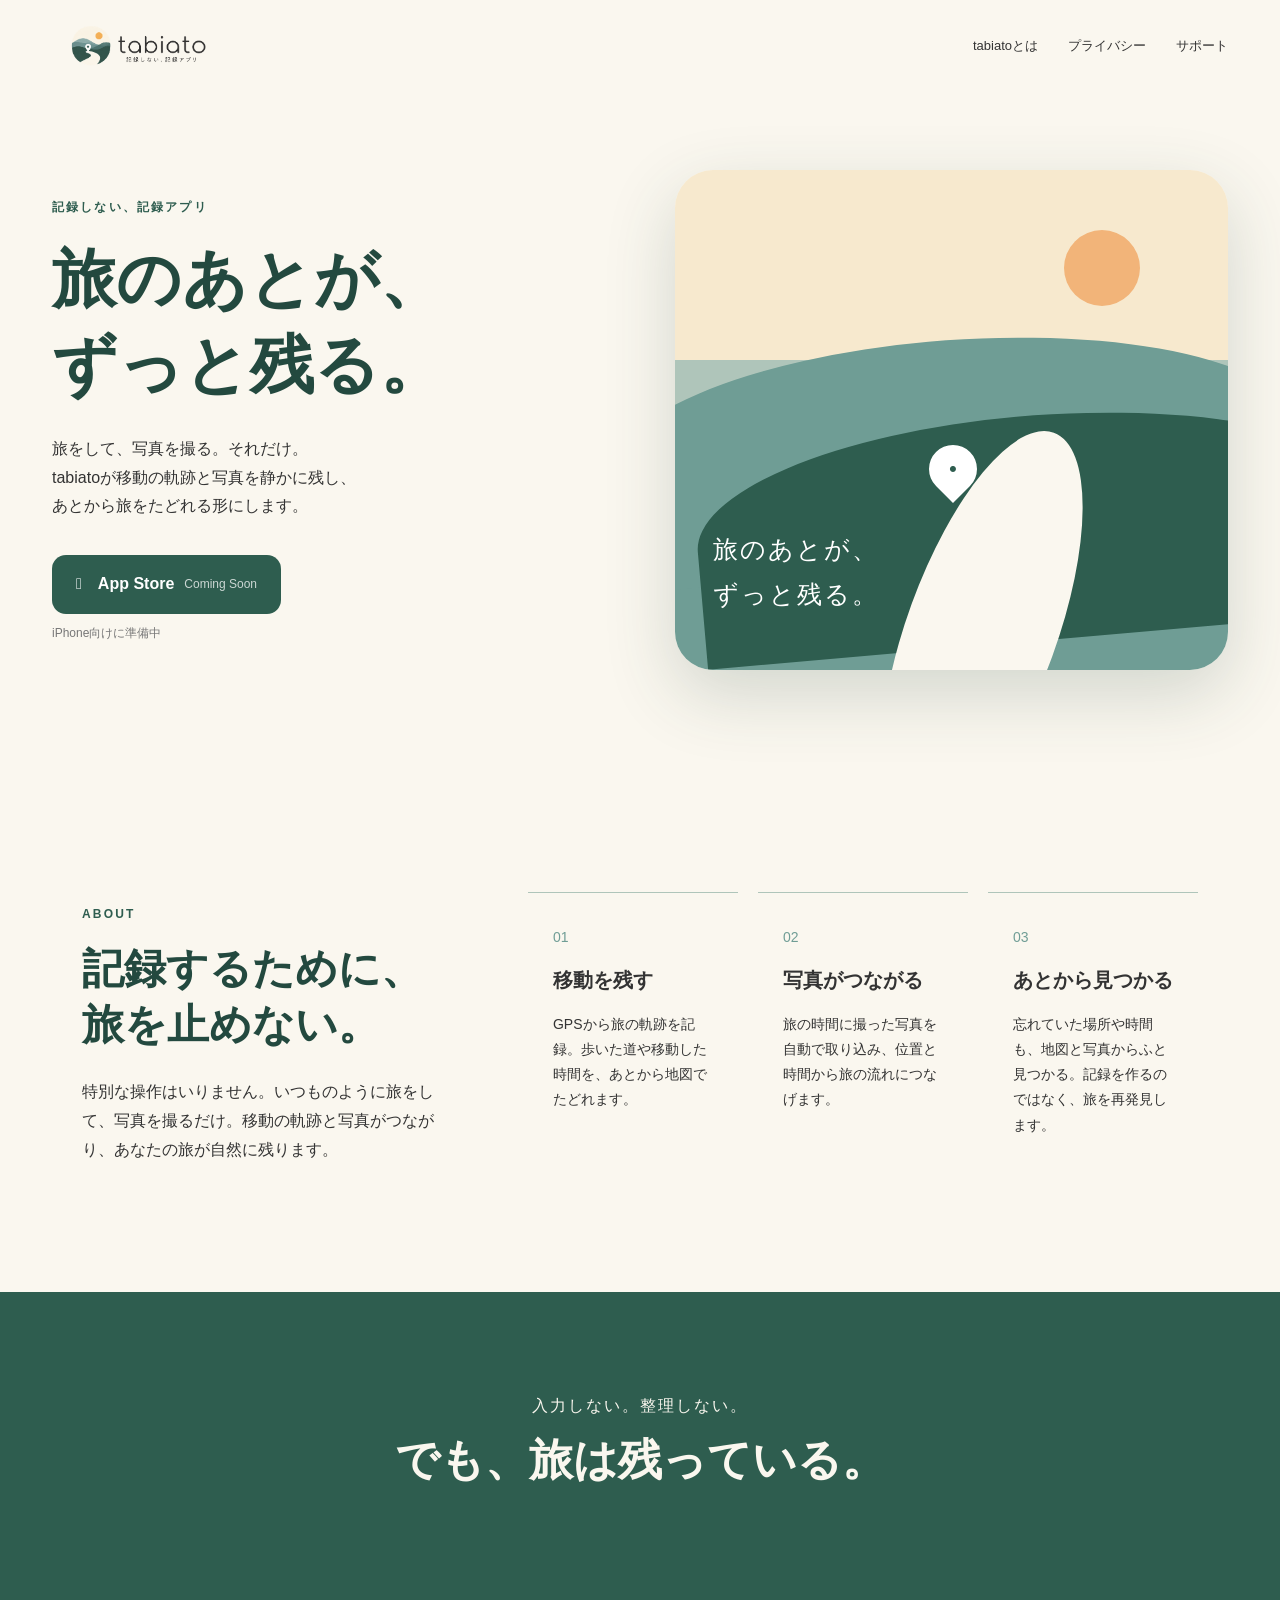
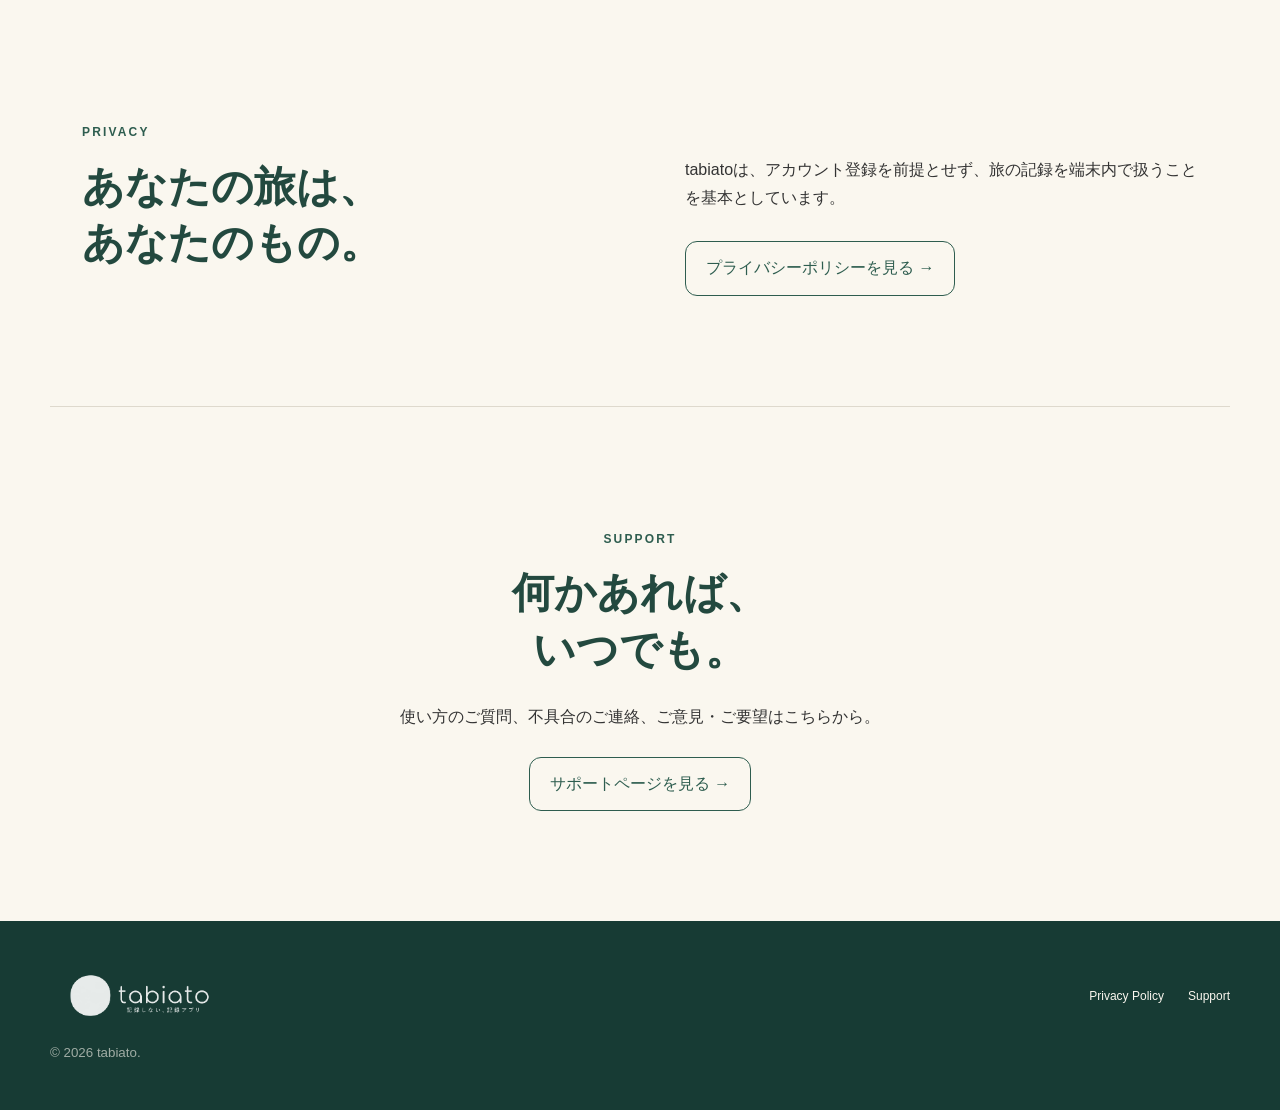
==== index.html @ e5aef418 "feat: tabiato 紹介サイトの初版を追加 GitHub Pages で配信する静的サイト一式。 privacy / support の本文はプレースホルダのまま。  Co-Authored-" ====
<!doctype html>
<html lang="ja">
<head>
  <meta charset="utf-8">
  <meta name="viewport" content="width=device-width,initial-scale=1">
  <meta name="theme-color" content="#FAF7EF">
  <title>tabiato｜記録しない、記録アプリ</title>
  <meta name="description" content="旅をして、写真を撮る。それだけ。移動の軌跡と写真から、あとから旅をたどれるiPhoneアプリ tabiato。">
  <link rel="stylesheet" href="style.css">
</head>
<body>
<header class="site-header">
  <a class="brand" href="#top" aria-label="tabiato ホーム">
    <img src="assets/tabiato-logo.png" alt="tabiato">
  </a>
  <nav>
    <a href="#about">tabiatoとは</a>
    <a href="#privacy">プライバシー</a>
    <a href="support.html">サポート</a>
  </nav>
</header>

<main id="top">
  <section class="hero">
    <div class="hero-copy">
      <p class="eyebrow">記録しない、記録アプリ</p>
      <h1>旅のあとが、<br>ずっと残る。</h1>
      <p class="lead">旅をして、写真を撮る。それだけ。<br>tabiatoが移動の軌跡と写真を静かに残し、<br class="desktop">あとから旅をたどれる形にします。</p>
      <a class="appstore disabled" href="#" aria-disabled="true">　App Store <span>Coming Soon</span></a>
      <p class="note">iPhone向けに準備中</p>
    </div>
    <div class="hero-art" aria-label="旅のイメージ">
      <div class="sun"></div>
      <div class="mountain back"></div>
      <div class="mountain front"></div>
      <div class="road"></div>
      <div class="pin">●</div>
      <p>旅のあとが、<br>ずっと残る。</p>
    </div>
  </section>

  <section class="about section" id="about">
    <div class="section-heading">
      <p class="eyebrow">ABOUT</p>
      <h2>記録するために、<br>旅を止めない。</h2>
      <p>特別な操作はいりません。いつものように旅をして、写真を撮るだけ。移動の軌跡と写真がつながり、あなたの旅が自然に残ります。</p>
    </div>
    <div class="features">
      <article><span>01</span><h3>移動を残す</h3><p>GPSから旅の軌跡を記録。歩いた道や移動した時間を、あとから地図でたどれます。</p></article>
      <article><span>02</span><h3>写真がつながる</h3><p>旅の時間に撮った写真を自動で取り込み、位置と時間から旅の流れにつなげます。</p></article>
      <article><span>03</span><h3>あとから見つかる</h3><p>忘れていた場所や時間も、地図と写真からふと見つかる。記録を作るのではなく、旅を再発見します。</p></article>
    </div>
  </section>

  <section class="statement">
    <p>入力しない。整理しない。</p>
    <h2>でも、旅は残っている。</h2>
  </section>

  <section class="privacy section" id="privacy">
    <div>
      <p class="eyebrow">PRIVACY</p>
      <h2>あなたの旅は、<br>あなたのもの。</h2>
    </div>
    <div class="privacy-copy">
      <p>tabiatoは、アカウント登録を前提とせず、旅の記録を端末内で扱うことを基本としています。</p>
      <a class="outline" href="privacy.html">プライバシーポリシーを見る →</a>
    </div>
  </section>

  <section class="support section">
    <p class="eyebrow">SUPPORT</p>
    <h2>何かあれば、<br>いつでも。</h2>
    <p>使い方のご質問、不具合のご連絡、ご意見・ご要望はこちらから。</p>
    <a class="outline" href="support.html">サポートページを見る →</a>
  </section>
</main>

<footer>
  <img src="assets/tabiato-logo.png" alt="tabiato">
  <div><a href="privacy.html">Privacy Policy</a><a href="support.html">Support</a></div>
  <small>© 2026 tabiato.</small>
</footer>
</body>
</html>
---- style.css ----
*{box-sizing:border-box}html{scroll-behavior:smooth}body{margin:0;background:#FAF7EF;color:#333;font-family:-apple-system,BlinkMacSystemFont,"Hiragino Sans","Yu Gothic",sans-serif;line-height:1.8}a{color:inherit}.site-header{height:92px;max-width:1240px;margin:auto;padding:16px 32px;display:flex;align-items:center;justify-content:space-between}.brand img{display:block;width:205px;max-height:58px;object-fit:contain;object-position:left center}.site-header nav{display:flex;gap:30px;font-size:13px}.site-header nav a{text-decoration:none}.hero{min-height:690px;max-width:1240px;margin:auto;padding:55px 32px 90px;display:grid;grid-template-columns:1fr 1fr;gap:70px;align-items:center}.eyebrow{font-size:12px;letter-spacing:.18em;font-weight:700;color:#2E5D4F}.hero h1,.section h2,.statement h2{font-family:"Yu Mincho","Hiragino Mincho ProN",serif;font-weight:600;line-height:1.35}.hero h1{font-size:clamp(48px,5vw,78px);margin:18px 0 25px;color:#23493f}.lead{font-size:16px;margin-bottom:34px}.appstore{display:inline-flex;align-items:center;gap:10px;background:#2E5D4F;color:white;text-decoration:none;padding:15px 24px;border-radius:14px;font-weight:700}.appstore span{font-size:12px;font-weight:400;opacity:.75}.note{font-size:12px;color:#777;margin:9px 0}.hero-art{position:relative;overflow:hidden;min-height:500px;border-radius:38px;background:linear-gradient(#f7e9ce 0 38%,#AFC5BA 38% 55%,#6F9D95 55% 100%);box-shadow:0 24px 70px #284a4030}.sun{position:absolute;width:76px;height:76px;border-radius:50%;background:#F2B479;right:16%;top:12%}.mountain{position:absolute;left:-12%;width:125%;height:45%;border-radius:50% 55% 0 0;transform:rotate(-5deg)}.mountain.back{top:34%;background:#6F9D95}.mountain.front{top:49%;left:4%;background:#2E5D4F}.road{position:absolute;width:150px;height:420px;background:#FAF7EF;left:42%;top:50%;border-radius:50%;transform:rotate(20deg)}.pin{position:absolute;left:46%;top:55%;width:48px;height:48px;border-radius:50% 50% 50% 0;background:white;color:#2E5D4F;display:grid;place-items:center;transform:rotate(-45deg);font-size:14px}.pin::first-letter{transform:rotate(45deg)}.hero-art>p{position:absolute;left:38px;bottom:28px;color:white;font-family:"Yu Mincho",serif;font-size:25px;letter-spacing:.08em}.section{max-width:1180px;margin:auto;padding:110px 32px}.about{display:grid;grid-template-columns:.85fr 1.6fr;gap:90px}.section-heading h2,.privacy h2,.support h2{font-size:42px;margin:15px 0 24px;color:#23493f}.features{display:grid;grid-template-columns:repeat(3,1fr);gap:20px}.features article{padding:30px 25px;border-top:1px solid #AFC5BA}.features span{color:#6F9D95;font-size:14px}.features h3{font-size:20px;margin:10px 0}.features p{font-size:14px}.statement{background:#2E5D4F;color:#FAF7EF;text-align:center;padding:100px 25px}.statement p{margin:0;letter-spacing:.12em}.statement h2{font-size:44px;margin:10px 0}.privacy{display:grid;grid-template-columns:1fr 1fr;gap:90px;align-items:end}.privacy-copy p{margin-bottom:28px}.outline{display:inline-block;text-decoration:none;border:1px solid #2E5D4F;color:#2E5D4F;padding:12px 20px;border-radius:12px}.support{text-align:center;border-top:1px solid #ded9cd}.support>p:not(.eyebrow){margin:0 auto 25px;max-width:600px}footer{background:#173b34;color:#FAF7EF;padding:45px max(32px,calc((100vw - 1180px)/2));display:grid;grid-template-columns:1fr auto;gap:15px;align-items:center}footer img{width:180px;filter:brightness(0) invert(1);opacity:.9}footer div{display:flex;gap:24px;font-size:12px}footer div a{text-decoration:none}footer small{grid-column:1/-1;opacity:.6}@media(max-width:760px){.site-header{height:76px;padding:12px 20px}.brand img{width:150px}.site-header nav a:not(:last-child){display:none}.site-header nav{font-size:12px}.hero{display:block;min-height:0;padding:48px 20px 70px}.hero h1{font-size:50px}.lead{font-size:15px}.desktop{display:none}.hero-art{min-height:410px;margin-top:48px;border-radius:28px}.hero-art>p{font-size:21px}.section{padding:78px 20px}.about,.privacy{display:block}.section-heading h2,.privacy h2,.support h2{font-size:34px}.features{display:block;margin-top:55px}.features article{padding:24px 5px}.statement{padding:72px 20px}.statement h2{font-size:34px}.privacy-copy{margin-top:35px}.support{text-align:left}footer{display:block;padding:38px 20px}footer img{width:155px;margin-bottom:22px}footer div{margin-bottom:20px}}@media(prefers-color-scheme:dark){body{background:#121A18;color:#EAEAEA}.site-header,.hero,.section{background:#121A18}.hero h1,.section h2,.features h3,.support h2,.privacy h2{color:#EAEAEA}.eyebrow{color:#7DA89F}.outline{border-color:#7DA89F;color:#EAEAEA}.hero-art{box-shadow:none}.features article,.support{border-color:#284A40}.statement,footer{background:#0d2823}.brand img,footer img{filter:brightness(0) invert(1)}}
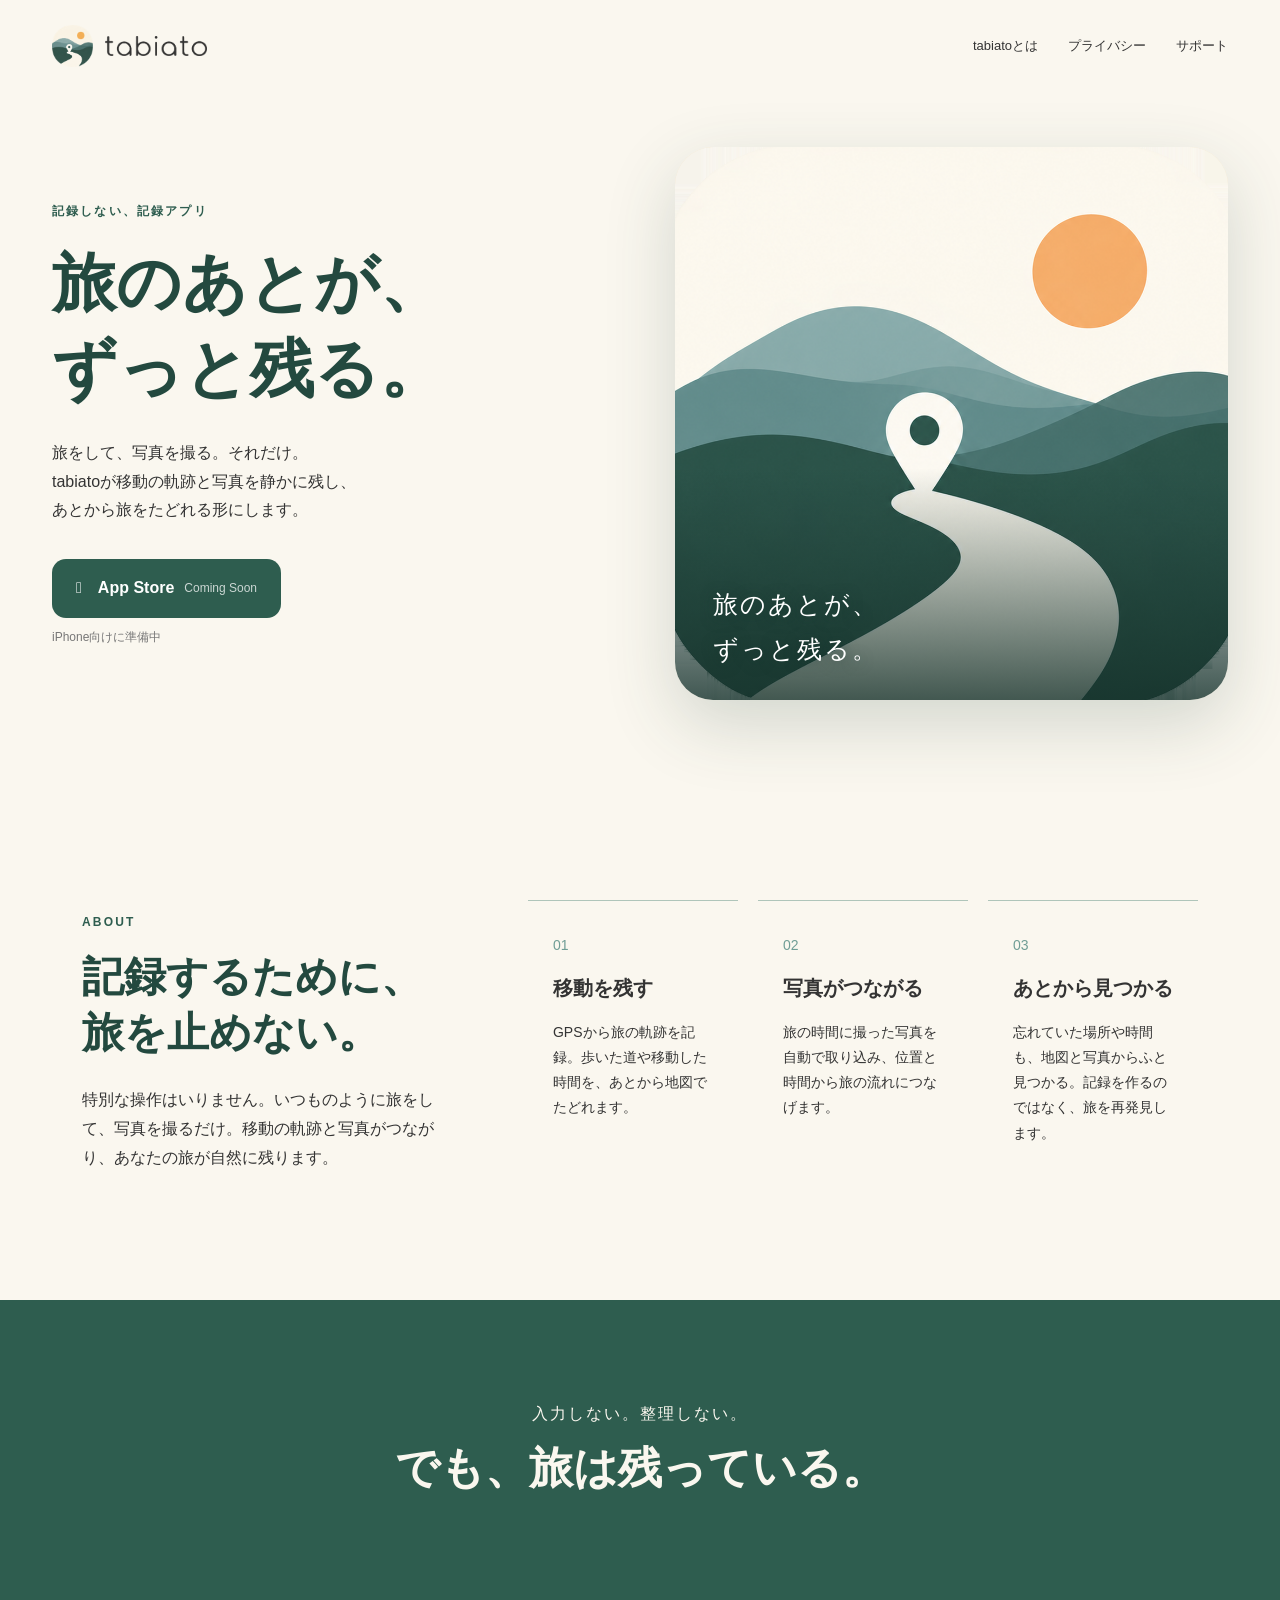
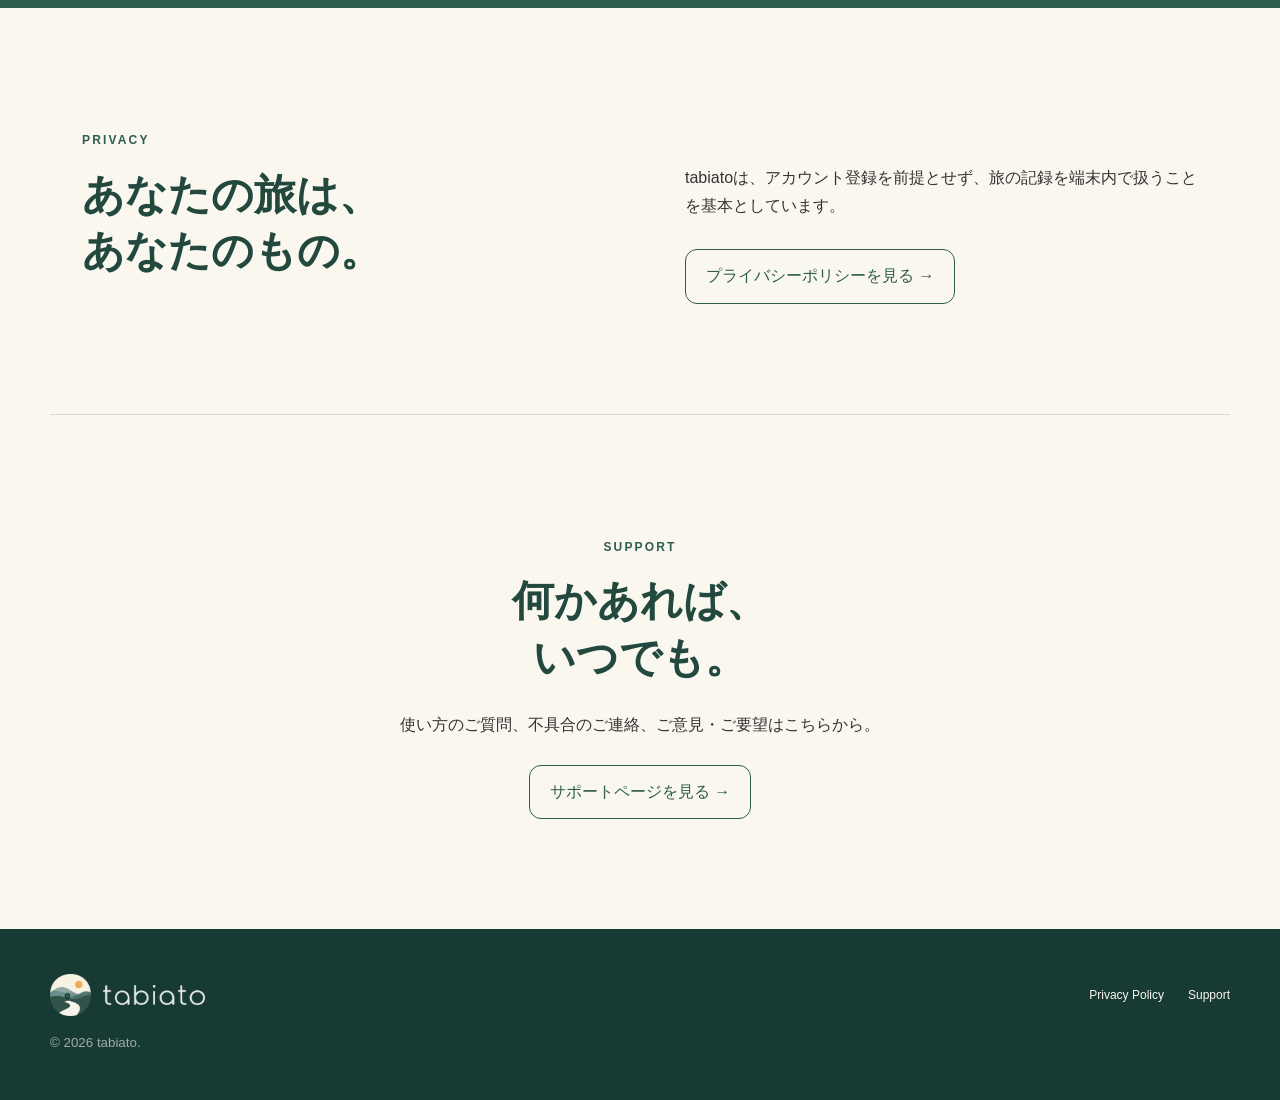
==== commit 9ea42aab: "fix: ロゴ・アイコンをアプリ本体のブランド画像に合わせる - ヘッダー/フッターのロゴを、タグライン焼き込みの1枚絵から   logo_mark + logo_wordmark の2枚構成へ。アプ" ====
--- a/index.html
+++ b/index.html
@@ -6,12 +6,16 @@
   <meta name="theme-color" content="#FAF7EF">
   <title>tabiato｜記録しない、記録アプリ</title>
   <meta name="description" content="旅をして、写真を撮る。それだけ。移動の軌跡と写真から、あとから旅をたどれるiPhoneアプリ tabiato。">
+  <link rel="icon" type="image/png" sizes="32x32" href="assets/icon-32.png">
+  <link rel="icon" type="image/png" sizes="16x16" href="assets/icon-16.png">
+  <link rel="apple-touch-icon" href="assets/icon-180.png">
   <link rel="stylesheet" href="style.css">
 </head>
 <body>
 <header class="site-header">
   <a class="brand" href="#top" aria-label="tabiato ホーム">
-    <img src="assets/tabiato-logo.png" alt="tabiato">
+    <img class="mark" src="assets/logo-mark.png" alt="" width="485" height="491">
+    <img class="wordmark" src="assets/logo-wordmark.png" alt="tabiato" width="1089" height="214">
   </a>
   <nav>
     <a href="#about">tabiatoとは</a>
@@ -29,12 +33,8 @@
       <a class="appstore disabled" href="#" aria-disabled="true">　App Store <span>Coming Soon</span></a>
       <p class="note">iPhone向けに準備中</p>
     </div>
-    <div class="hero-art" aria-label="旅のイメージ">
-      <div class="sun"></div>
-      <div class="mountain back"></div>
-      <div class="mountain front"></div>
-      <div class="road"></div>
-      <div class="pin">●</div>
+    <div class="hero-art">
+      <img src="assets/hero.png" alt="道と山と太陽の上に、現在地のピンが立っているイラスト" width="1024" height="1024">
       <p>旅のあとが、<br>ずっと残る。</p>
     </div>
   </section>
@@ -77,7 +77,10 @@
 </main>
 
 <footer>
-  <img src="assets/tabiato-logo.png" alt="tabiato">
+  <p class="brand">
+    <img class="mark" src="assets/logo-mark.png" alt="" width="485" height="491">
+    <img class="wordmark" src="assets/logo-wordmark.png" alt="tabiato" width="1089" height="214">
+  </p>
   <div><a href="privacy.html">Privacy Policy</a><a href="support.html">Support</a></div>
   <small>© 2026 tabiato.</small>
 </footer>
--- a/style.css
+++ b/style.css
@@ -1 +1 @@
-*{box-sizing:border-box}html{scroll-behavior:smooth}body{margin:0;background:#FAF7EF;color:#333;font-family:-apple-system,BlinkMacSystemFont,"Hiragino Sans","Yu Gothic",sans-serif;line-height:1.8}a{color:inherit}.site-header{height:92px;max-width:1240px;margin:auto;padding:16px 32px;display:flex;align-items:center;justify-content:space-between}.brand img{display:block;width:205px;max-height:58px;object-fit:contain;object-position:left center}.site-header nav{display:flex;gap:30px;font-size:13px}.site-header nav a{text-decoration:none}.hero{min-height:690px;max-width:1240px;margin:auto;padding:55px 32px 90px;display:grid;grid-template-columns:1fr 1fr;gap:70px;align-items:center}.eyebrow{font-size:12px;letter-spacing:.18em;font-weight:700;color:#2E5D4F}.hero h1,.section h2,.statement h2{font-family:"Yu Mincho","Hiragino Mincho ProN",serif;font-weight:600;line-height:1.35}.hero h1{font-size:clamp(48px,5vw,78px);margin:18px 0 25px;color:#23493f}.lead{font-size:16px;margin-bottom:34px}.appstore{display:inline-flex;align-items:center;gap:10px;background:#2E5D4F;color:white;text-decoration:none;padding:15px 24px;border-radius:14px;font-weight:700}.appstore span{font-size:12px;font-weight:400;opacity:.75}.note{font-size:12px;color:#777;margin:9px 0}.hero-art{position:relative;overflow:hidden;min-height:500px;border-radius:38px;background:linear-gradient(#f7e9ce 0 38%,#AFC5BA 38% 55%,#6F9D95 55% 100%);box-shadow:0 24px 70px #284a4030}.sun{position:absolute;width:76px;height:76px;border-radius:50%;background:#F2B479;right:16%;top:12%}.mountain{position:absolute;left:-12%;width:125%;height:45%;border-radius:50% 55% 0 0;transform:rotate(-5deg)}.mountain.back{top:34%;background:#6F9D95}.mountain.front{top:49%;left:4%;background:#2E5D4F}.road{position:absolute;width:150px;height:420px;background:#FAF7EF;left:42%;top:50%;border-radius:50%;transform:rotate(20deg)}.pin{position:absolute;left:46%;top:55%;width:48px;height:48px;border-radius:50% 50% 50% 0;background:white;color:#2E5D4F;display:grid;place-items:center;transform:rotate(-45deg);font-size:14px}.pin::first-letter{transform:rotate(45deg)}.hero-art>p{position:absolute;left:38px;bottom:28px;color:white;font-family:"Yu Mincho",serif;font-size:25px;letter-spacing:.08em}.section{max-width:1180px;margin:auto;padding:110px 32px}.about{display:grid;grid-template-columns:.85fr 1.6fr;gap:90px}.section-heading h2,.privacy h2,.support h2{font-size:42px;margin:15px 0 24px;color:#23493f}.features{display:grid;grid-template-columns:repeat(3,1fr);gap:20px}.features article{padding:30px 25px;border-top:1px solid #AFC5BA}.features span{color:#6F9D95;font-size:14px}.features h3{font-size:20px;margin:10px 0}.features p{font-size:14px}.statement{background:#2E5D4F;color:#FAF7EF;text-align:center;padding:100px 25px}.statement p{margin:0;letter-spacing:.12em}.statement h2{font-size:44px;margin:10px 0}.privacy{display:grid;grid-template-columns:1fr 1fr;gap:90px;align-items:end}.privacy-copy p{margin-bottom:28px}.outline{display:inline-block;text-decoration:none;border:1px solid #2E5D4F;color:#2E5D4F;padding:12px 20px;border-radius:12px}.support{text-align:center;border-top:1px solid #ded9cd}.support>p:not(.eyebrow){margin:0 auto 25px;max-width:600px}footer{background:#173b34;color:#FAF7EF;padding:45px max(32px,calc((100vw - 1180px)/2));display:grid;grid-template-columns:1fr auto;gap:15px;align-items:center}footer img{width:180px;filter:brightness(0) invert(1);opacity:.9}footer div{display:flex;gap:24px;font-size:12px}footer div a{text-decoration:none}footer small{grid-column:1/-1;opacity:.6}@media(max-width:760px){.site-header{height:76px;padding:12px 20px}.brand img{width:150px}.site-header nav a:not(:last-child){display:none}.site-header nav{font-size:12px}.hero{display:block;min-height:0;padding:48px 20px 70px}.hero h1{font-size:50px}.lead{font-size:15px}.desktop{display:none}.hero-art{min-height:410px;margin-top:48px;border-radius:28px}.hero-art>p{font-size:21px}.section{padding:78px 20px}.about,.privacy{display:block}.section-heading h2,.privacy h2,.support h2{font-size:34px}.features{display:block;margin-top:55px}.features article{padding:24px 5px}.statement{padding:72px 20px}.statement h2{font-size:34px}.privacy-copy{margin-top:35px}.support{text-align:left}footer{display:block;padding:38px 20px}footer img{width:155px;margin-bottom:22px}footer div{margin-bottom:20px}}@media(prefers-color-scheme:dark){body{background:#121A18;color:#EAEAEA}.site-header,.hero,.section{background:#121A18}.hero h1,.section h2,.features h3,.support h2,.privacy h2{color:#EAEAEA}.eyebrow{color:#7DA89F}.outline{border-color:#7DA89F;color:#EAEAEA}.hero-art{box-shadow:none}.features article,.support{border-color:#284A40}.statement,footer{background:#0d2823}.brand img,footer img{filter:brightness(0) invert(1)}}+*{box-sizing:border-box}html{scroll-behavior:smooth}body{margin:0;background:#FAF7EF;color:#333;font-family:-apple-system,BlinkMacSystemFont,"Hiragino Sans","Yu Gothic",sans-serif;line-height:1.8}a{color:inherit}.site-header{height:92px;max-width:1240px;margin:auto;padding:16px 32px;display:flex;align-items:center;justify-content:space-between}.brand{display:flex;align-items:center;gap:12px;text-decoration:none}.brand img{display:block;width:auto}.brand .mark{height:42px}.brand .wordmark{height:20px}.site-header nav{display:flex;gap:30px;font-size:13px}.site-header nav a{text-decoration:none}.hero{min-height:690px;max-width:1240px;margin:auto;padding:55px 32px 90px;display:grid;grid-template-columns:1fr 1fr;gap:70px;align-items:center}.eyebrow{font-size:12px;letter-spacing:.18em;font-weight:700;color:#2E5D4F}.hero h1,.section h2,.statement h2{font-family:"Yu Mincho","Hiragino Mincho ProN",serif;font-weight:600;line-height:1.35}.hero h1{font-size:clamp(48px,5vw,78px);margin:18px 0 25px;color:#23493f}.lead{font-size:16px;margin-bottom:34px}.appstore{display:inline-flex;align-items:center;gap:10px;background:#2E5D4F;color:white;text-decoration:none;padding:15px 24px;border-radius:14px;font-weight:700}.appstore span{font-size:12px;font-weight:400;opacity:.75}.note{font-size:12px;color:#777;margin:9px 0}.hero-art{position:relative;overflow:hidden;min-height:500px;border-radius:38px;background:#f7e9ce;box-shadow:0 24px 70px #284a4030}.hero-art img{display:block;width:100%;height:100%;min-height:500px;object-fit:cover}.hero-art::after{content:"";position:absolute;left:0;right:0;bottom:0;height:42%;background:linear-gradient(#14302900,#143029cc);pointer-events:none}.hero-art>p{position:absolute;z-index:1;left:38px;right:38px;bottom:28px;margin:0;color:white;font-family:"Yu Mincho",serif;font-size:25px;letter-spacing:.08em;text-shadow:0 2px 14px #143029b3}.section{max-width:1180px;margin:auto;padding:110px 32px}.about{display:grid;grid-template-columns:.85fr 1.6fr;gap:90px}.section-heading h2,.privacy h2,.support h2{font-size:42px;margin:15px 0 24px;color:#23493f}.features{display:grid;grid-template-columns:repeat(3,1fr);gap:20px}.features article{padding:30px 25px;border-top:1px solid #AFC5BA}.features span{color:#6F9D95;font-size:14px}.features h3{font-size:20px;margin:10px 0}.features p{font-size:14px}.statement{background:#2E5D4F;color:#FAF7EF;text-align:center;padding:100px 25px}.statement p{margin:0;letter-spacing:.12em}.statement h2{font-size:44px;margin:10px 0}.privacy{display:grid;grid-template-columns:1fr 1fr;gap:90px;align-items:end}.privacy-copy p{margin-bottom:28px}.outline{display:inline-block;text-decoration:none;border:1px solid #2E5D4F;color:#2E5D4F;padding:12px 20px;border-radius:12px}.support{text-align:center;border-top:1px solid #ded9cd}.support>p:not(.eyebrow){margin:0 auto 25px;max-width:600px}footer{background:#173b34;color:#FAF7EF;padding:45px max(32px,calc((100vw - 1180px)/2));display:grid;grid-template-columns:1fr auto;gap:15px;align-items:center}footer .brand{margin:0}footer .mark{height:40px}footer .wordmark{height:19px;filter:brightness(0) invert(1);opacity:.9}footer div{display:flex;gap:24px;font-size:12px}footer div a{text-decoration:none}footer small{grid-column:1/-1;opacity:.6}@media(max-width:760px){.site-header{height:76px;padding:12px 20px}.brand{gap:9px}.brand .mark{height:34px}.brand .wordmark{height:16px}.site-header nav a:not(:last-child){display:none}.site-header nav{font-size:12px}.hero{display:block;min-height:0;padding:48px 20px 70px}.hero h1{font-size:50px}.lead{font-size:15px}.desktop{display:none}.hero-art{min-height:340px;margin-top:48px;border-radius:28px}.hero-art img{min-height:340px}.hero-art>p{left:24px;right:24px;bottom:22px}.hero-art>p{font-size:21px}.section{padding:78px 20px}.about,.privacy{display:block}.section-heading h2,.privacy h2,.support h2{font-size:34px}.features{display:block;margin-top:55px}.features article{padding:24px 5px}.statement{padding:72px 20px}.statement h2{font-size:34px}.privacy-copy{margin-top:35px}.support{text-align:left}footer{display:block;padding:38px 20px}footer .brand{margin-bottom:22px}footer .mark{height:34px}footer .wordmark{height:16px}footer div{margin-bottom:20px}}@media(prefers-color-scheme:dark){body{background:#121A18;color:#EAEAEA}.site-header,.hero,.section{background:#121A18}.hero h1,.section h2,.features h3,.support h2,.privacy h2{color:#EAEAEA}.eyebrow{color:#7DA89F}.outline{border-color:#7DA89F;color:#EAEAEA}.hero-art{box-shadow:none}.features article,.support{border-color:#284A40}.statement,footer{background:#0d2823}.brand .wordmark{filter:brightness(0) invert(1)}}
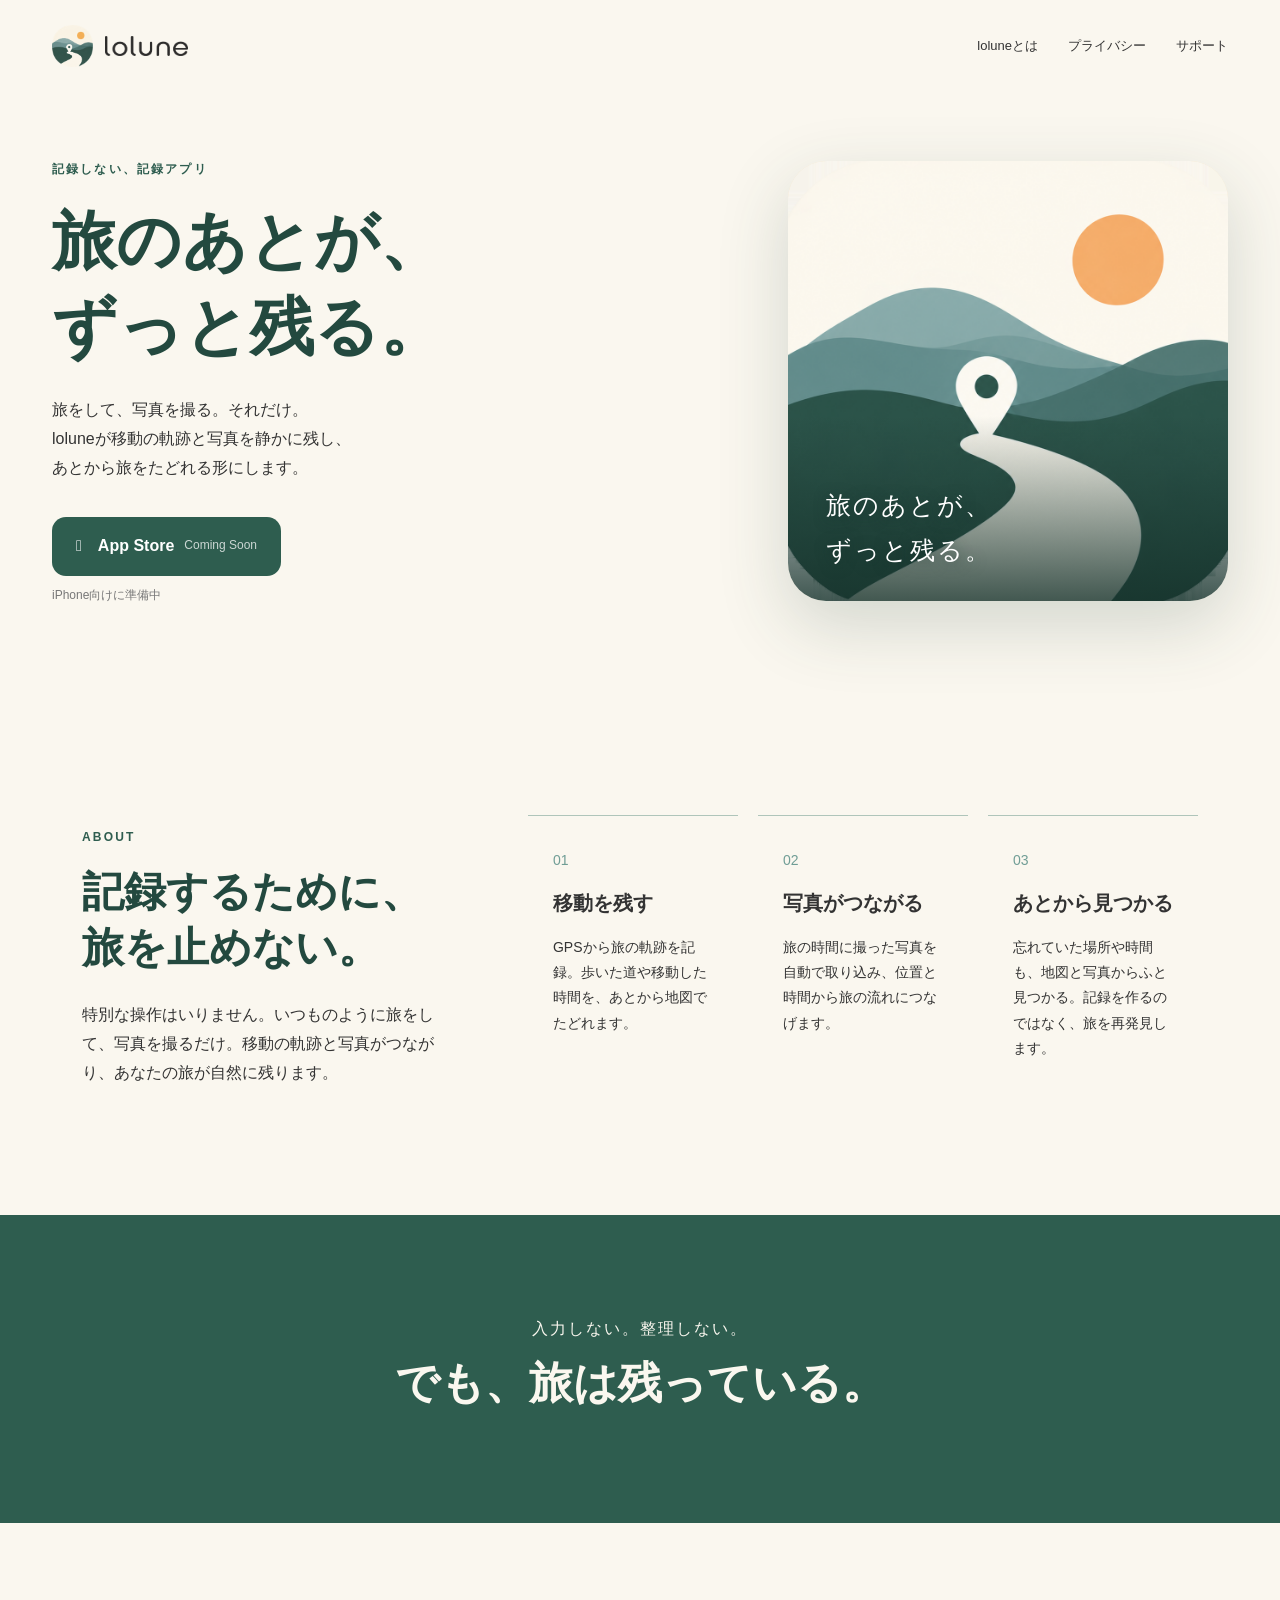
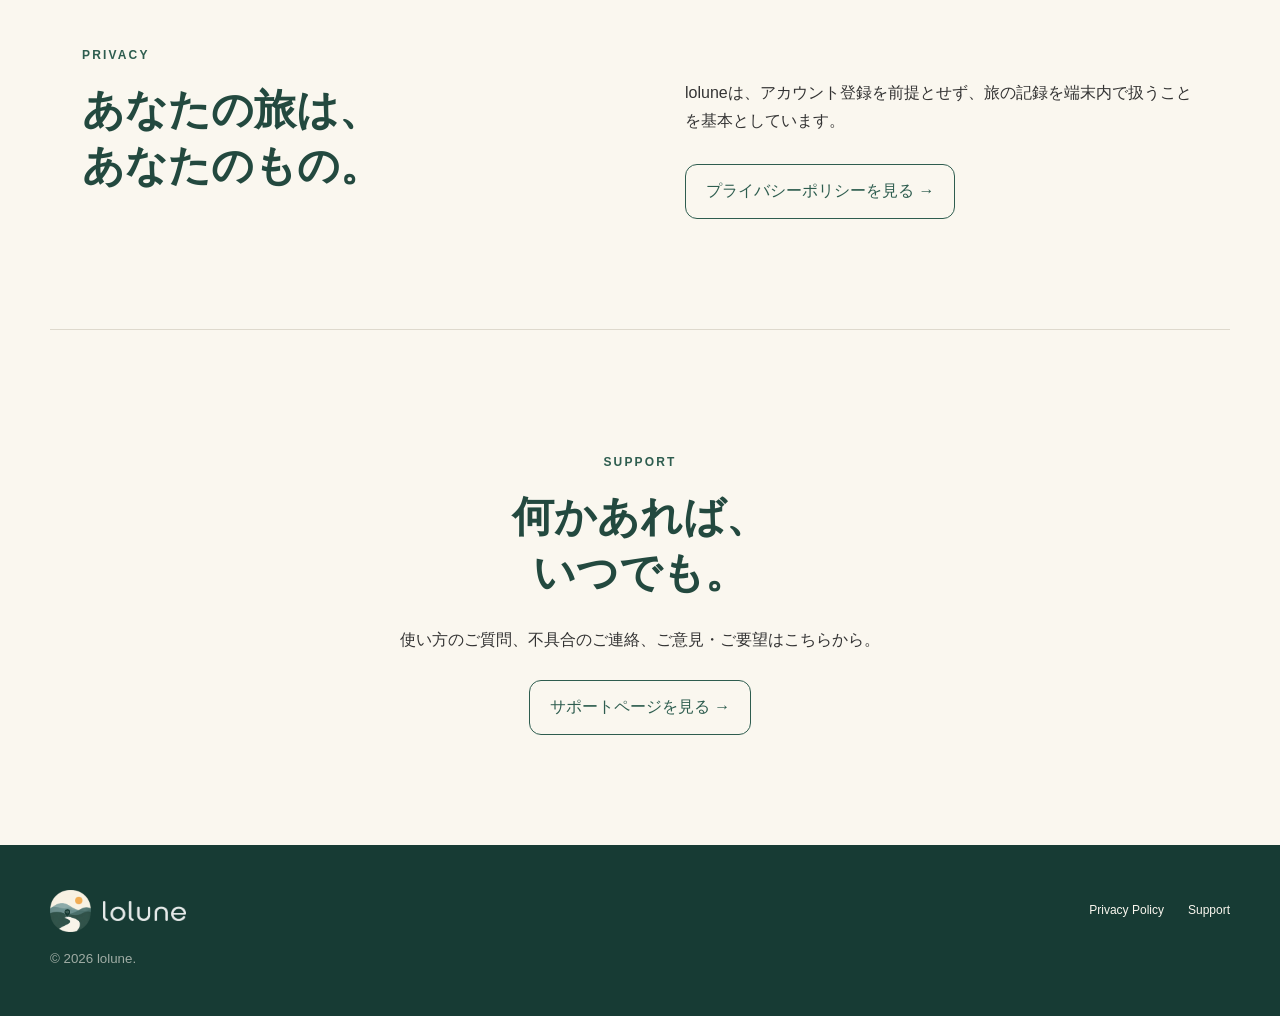
==== commit 9bb172bc: "chore: アプリ名の変更に合わせてサイトを lolune にする アプリ名を tabiato から lolune へ変更したため（ADR-0039）、 紹介サイトの表記とワードマーク画像を差し替え" ====
--- a/index.html
+++ b/index.html
@@ -4,8 +4,8 @@
   <meta charset="utf-8">
   <meta name="viewport" content="width=device-width,initial-scale=1">
   <meta name="theme-color" content="#FAF7EF">
-  <title>tabiato｜記録しない、記録アプリ</title>
-  <meta name="description" content="旅をして、写真を撮る。それだけ。移動の軌跡と写真から、あとから旅をたどれるiPhoneアプリ tabiato。">
+  <title>lolune｜記録しない、記録アプリ</title>
+  <meta name="description" content="旅をして、写真を撮る。それだけ。移動の軌跡と写真から、あとから旅をたどれるiPhoneアプリ lolune。">
   <link rel="icon" type="image/png" sizes="32x32" href="assets/icon-32.png">
   <link rel="icon" type="image/png" sizes="16x16" href="assets/icon-16.png">
   <link rel="apple-touch-icon" href="assets/icon-180.png">
@@ -13,12 +13,12 @@
 </head>
 <body>
 <header class="site-header">
-  <a class="brand" href="#top" aria-label="tabiato ホーム">
+  <a class="brand" href="#top" aria-label="lolune ホーム">
     <img class="mark" src="assets/logo-mark.png" alt="" width="485" height="491">
-    <img class="wordmark" src="assets/logo-wordmark.png" alt="tabiato" width="1089" height="214">
+    <img class="wordmark" src="assets/logo-wordmark.png" alt="lolune" width="1772" height="428">
   </a>
   <nav>
-    <a href="#about">tabiatoとは</a>
+    <a href="#about">loluneとは</a>
     <a href="#privacy">プライバシー</a>
     <a href="support.html">サポート</a>
   </nav>
@@ -29,7 +29,7 @@
     <div class="hero-copy">
       <p class="eyebrow">記録しない、記録アプリ</p>
       <h1>旅のあとが、<br>ずっと残る。</h1>
-      <p class="lead">旅をして、写真を撮る。それだけ。<br>tabiatoが移動の軌跡と写真を静かに残し、<br class="desktop">あとから旅をたどれる形にします。</p>
+      <p class="lead">旅をして、写真を撮る。それだけ。<br>loluneが移動の軌跡と写真を静かに残し、<br class="desktop">あとから旅をたどれる形にします。</p>
       <a class="appstore disabled" href="#" aria-disabled="true">　App Store <span>Coming Soon</span></a>
       <p class="note">iPhone向けに準備中</p>
     </div>
@@ -63,7 +63,7 @@
       <h2>あなたの旅は、<br>あなたのもの。</h2>
     </div>
     <div class="privacy-copy">
-      <p>tabiatoは、アカウント登録を前提とせず、旅の記録を端末内で扱うことを基本としています。</p>
+      <p>loluneは、アカウント登録を前提とせず、旅の記録を端末内で扱うことを基本としています。</p>
       <a class="outline" href="privacy.html">プライバシーポリシーを見る →</a>
     </div>
   </section>
@@ -79,10 +79,10 @@
 <footer>
   <p class="brand">
     <img class="mark" src="assets/logo-mark.png" alt="" width="485" height="491">
-    <img class="wordmark" src="assets/logo-wordmark.png" alt="tabiato" width="1089" height="214">
+    <img class="wordmark" src="assets/logo-wordmark.png" alt="lolune" width="1772" height="428">
   </p>
   <div><a href="privacy.html">Privacy Policy</a><a href="support.html">Support</a></div>
-  <small>© 2026 tabiato.</small>
+  <small>© 2026 lolune.</small>
 </footer>
 </body>
 </html>
--- a/style.css
+++ b/style.css
@@ -1 +1 @@
-*{box-sizing:border-box}html{scroll-behavior:smooth}body{margin:0;background:#FAF7EF;color:#333;font-family:-apple-system,BlinkMacSystemFont,"Hiragino Sans","Yu Gothic",sans-serif;line-height:1.8}a{color:inherit}.site-header{height:92px;max-width:1240px;margin:auto;padding:16px 32px;display:flex;align-items:center;justify-content:space-between}.brand{display:flex;align-items:center;gap:12px;text-decoration:none}.brand img{display:block;width:auto}.brand .mark{height:42px}.brand .wordmark{height:20px}.site-header nav{display:flex;gap:30px;font-size:13px}.site-header nav a{text-decoration:none}.hero{min-height:690px;max-width:1240px;margin:auto;padding:55px 32px 90px;display:grid;grid-template-columns:1fr 1fr;gap:70px;align-items:center}.eyebrow{font-size:12px;letter-spacing:.18em;font-weight:700;color:#2E5D4F}.hero h1,.section h2,.statement h2{font-family:"Yu Mincho","Hiragino Mincho ProN",serif;font-weight:600;line-height:1.35}.hero h1{font-size:clamp(48px,5vw,78px);margin:18px 0 25px;color:#23493f}.lead{font-size:16px;margin-bottom:34px}.appstore{display:inline-flex;align-items:center;gap:10px;background:#2E5D4F;color:white;text-decoration:none;padding:15px 24px;border-radius:14px;font-weight:700}.appstore span{font-size:12px;font-weight:400;opacity:.75}.note{font-size:12px;color:#777;margin:9px 0}.hero-art{position:relative;overflow:hidden;min-height:500px;border-radius:38px;background:#f7e9ce;box-shadow:0 24px 70px #284a4030}.hero-art img{display:block;width:100%;height:100%;min-height:500px;object-fit:cover}.hero-art::after{content:"";position:absolute;left:0;right:0;bottom:0;height:42%;background:linear-gradient(#14302900,#143029cc);pointer-events:none}.hero-art>p{position:absolute;z-index:1;left:38px;right:38px;bottom:28px;margin:0;color:white;font-family:"Yu Mincho",serif;font-size:25px;letter-spacing:.08em;text-shadow:0 2px 14px #143029b3}.section{max-width:1180px;margin:auto;padding:110px 32px}.about{display:grid;grid-template-columns:.85fr 1.6fr;gap:90px}.section-heading h2,.privacy h2,.support h2{font-size:42px;margin:15px 0 24px;color:#23493f}.features{display:grid;grid-template-columns:repeat(3,1fr);gap:20px}.features article{padding:30px 25px;border-top:1px solid #AFC5BA}.features span{color:#6F9D95;font-size:14px}.features h3{font-size:20px;margin:10px 0}.features p{font-size:14px}.statement{background:#2E5D4F;color:#FAF7EF;text-align:center;padding:100px 25px}.statement p{margin:0;letter-spacing:.12em}.statement h2{font-size:44px;margin:10px 0}.privacy{display:grid;grid-template-columns:1fr 1fr;gap:90px;align-items:end}.privacy-copy p{margin-bottom:28px}.outline{display:inline-block;text-decoration:none;border:1px solid #2E5D4F;color:#2E5D4F;padding:12px 20px;border-radius:12px}.support{text-align:center;border-top:1px solid #ded9cd}.support>p:not(.eyebrow){margin:0 auto 25px;max-width:600px}footer{background:#173b34;color:#FAF7EF;padding:45px max(32px,calc((100vw - 1180px)/2));display:grid;grid-template-columns:1fr auto;gap:15px;align-items:center}footer .brand{margin:0}footer .mark{height:40px}footer .wordmark{height:19px;filter:brightness(0) invert(1);opacity:.9}footer div{display:flex;gap:24px;font-size:12px}footer div a{text-decoration:none}footer small{grid-column:1/-1;opacity:.6}@media(max-width:760px){.site-header{height:76px;padding:12px 20px}.brand{gap:9px}.brand .mark{height:34px}.brand .wordmark{height:16px}.site-header nav a:not(:last-child){display:none}.site-header nav{font-size:12px}.hero{display:block;min-height:0;padding:48px 20px 70px}.hero h1{font-size:50px}.lead{font-size:15px}.desktop{display:none}.hero-art{min-height:340px;margin-top:48px;border-radius:28px}.hero-art img{min-height:340px}.hero-art>p{left:24px;right:24px;bottom:22px}.hero-art>p{font-size:21px}.section{padding:78px 20px}.about,.privacy{display:block}.section-heading h2,.privacy h2,.support h2{font-size:34px}.features{display:block;margin-top:55px}.features article{padding:24px 5px}.statement{padding:72px 20px}.statement h2{font-size:34px}.privacy-copy{margin-top:35px}.support{text-align:left}footer{display:block;padding:38px 20px}footer .brand{margin-bottom:22px}footer .mark{height:34px}footer .wordmark{height:16px}footer div{margin-bottom:20px}}@media(prefers-color-scheme:dark){body{background:#121A18;color:#EAEAEA}.site-header,.hero,.section{background:#121A18}.hero h1,.section h2,.features h3,.support h2,.privacy h2{color:#EAEAEA}.eyebrow{color:#7DA89F}.outline{border-color:#7DA89F;color:#EAEAEA}.hero-art{box-shadow:none}.features article,.support{border-color:#284A40}.statement,footer{background:#0d2823}.brand .wordmark{filter:brightness(0) invert(1)}}+*{box-sizing:border-box}html{scroll-behavior:smooth}body{margin:0;background:#FAF7EF;color:#333;font-family:-apple-system,BlinkMacSystemFont,"Hiragino Sans","Yu Gothic",sans-serif;line-height:1.8}a{color:inherit}.site-header{height:92px;max-width:1240px;margin:auto;padding:16px 32px;display:flex;align-items:center;justify-content:space-between}.brand{display:flex;align-items:center;gap:12px;text-decoration:none}.brand img{display:block;width:auto}.brand .mark{height:42px}.brand .wordmark{height:20px}.site-header nav{display:flex;gap:30px;font-size:13px}.site-header nav a{text-decoration:none}.hero{max-width:1240px;margin:auto;padding:55px 32px 90px;display:grid;grid-template-columns:1fr 1fr;gap:70px;align-items:center}.eyebrow{font-size:12px;letter-spacing:.18em;font-weight:700;color:#2E5D4F}.hero h1,.section h2,.statement h2{font-family:"Yu Mincho","Hiragino Mincho ProN",serif;font-weight:600;line-height:1.35}.hero h1{font-size:clamp(48px,5vw,78px);margin:18px 0 25px;color:#23493f}.lead{font-size:16px;margin-bottom:34px}.appstore{display:inline-flex;align-items:center;gap:10px;background:#2E5D4F;color:white;text-decoration:none;padding:15px 24px;border-radius:14px;font-weight:700}.appstore span{font-size:12px;font-weight:400;opacity:.75}.note{font-size:12px;color:#777;margin:9px 0}.hero-art{position:relative;overflow:hidden;width:100%;max-width:440px;aspect-ratio:1;margin-left:auto;border-radius:38px;background:#f7e9ce;box-shadow:0 24px 70px #284a4030}.hero-art img{display:block;width:100%;height:100%;object-fit:contain}.hero-art::after{content:"";position:absolute;left:0;right:0;bottom:0;height:42%;background:linear-gradient(#14302900,#143029cc);pointer-events:none}.hero-art>p{position:absolute;z-index:1;left:38px;right:38px;bottom:28px;margin:0;color:white;font-family:"Yu Mincho",serif;font-size:25px;letter-spacing:.08em;text-shadow:0 2px 14px #143029b3}.section{max-width:1180px;margin:auto;padding:110px 32px}.about{display:grid;grid-template-columns:.85fr 1.6fr;gap:90px}.section-heading h2,.privacy h2,.support h2{font-size:42px;margin:15px 0 24px;color:#23493f}.features{display:grid;grid-template-columns:repeat(3,1fr);gap:20px}.features article{padding:30px 25px;border-top:1px solid #AFC5BA}.features span{color:#6F9D95;font-size:14px}.features h3{font-size:20px;margin:10px 0}.features p{font-size:14px}.statement{background:#2E5D4F;color:#FAF7EF;text-align:center;padding:100px 25px}.statement p{margin:0;letter-spacing:.12em}.statement h2{font-size:44px;margin:10px 0}.privacy{display:grid;grid-template-columns:1fr 1fr;gap:90px;align-items:end}.privacy-copy p{margin-bottom:28px}.outline{display:inline-block;text-decoration:none;border:1px solid #2E5D4F;color:#2E5D4F;padding:12px 20px;border-radius:12px}.support{text-align:center;border-top:1px solid #ded9cd}.support>p:not(.eyebrow){margin:0 auto 25px;max-width:600px}footer{background:#173b34;color:#FAF7EF;padding:45px max(32px,calc((100vw - 1180px)/2));display:grid;grid-template-columns:1fr auto;gap:15px;align-items:center}footer .brand{margin:0}footer .mark{height:40px}footer .wordmark{height:19px;filter:brightness(0) invert(1);opacity:.9}footer div{display:flex;gap:24px;font-size:12px}footer div a{text-decoration:none}footer small{grid-column:1/-1;opacity:.6}@media(max-width:760px){.site-header{height:76px;padding:12px 20px}.brand{gap:9px}.brand .mark{height:34px}.brand .wordmark{height:16px}.site-header nav a:not(:last-child){display:none}.site-header nav{font-size:12px}.hero{display:block;padding:48px 20px 70px}.hero h1{font-size:50px}.lead{font-size:15px}.desktop{display:none}.hero-art{max-width:none;margin:48px 0 0;border-radius:28px}.hero-art>p{left:24px;right:24px;bottom:22px}.hero-art>p{font-size:21px}.section{padding:78px 20px}.about,.privacy{display:block}.section-heading h2,.privacy h2,.support h2{font-size:34px}.features{display:block;margin-top:55px}.features article{padding:24px 5px}.statement{padding:72px 20px}.statement h2{font-size:34px}.privacy-copy{margin-top:35px}.support{text-align:left}footer{display:block;padding:38px 20px}footer .brand{margin-bottom:22px}footer .mark{height:34px}footer .wordmark{height:16px}footer div{margin-bottom:20px}}@media(prefers-color-scheme:dark){body{background:#121A18;color:#EAEAEA}.site-header,.hero,.section{background:#121A18}.hero h1,.section h2,.features h3,.support h2,.privacy h2{color:#EAEAEA}.eyebrow{color:#7DA89F}.outline{border-color:#7DA89F;color:#EAEAEA}.hero-art{box-shadow:none}.features article,.support{border-color:#284A40}.statement,footer{background:#0d2823}.brand .wordmark{filter:brightness(0) invert(1)}}
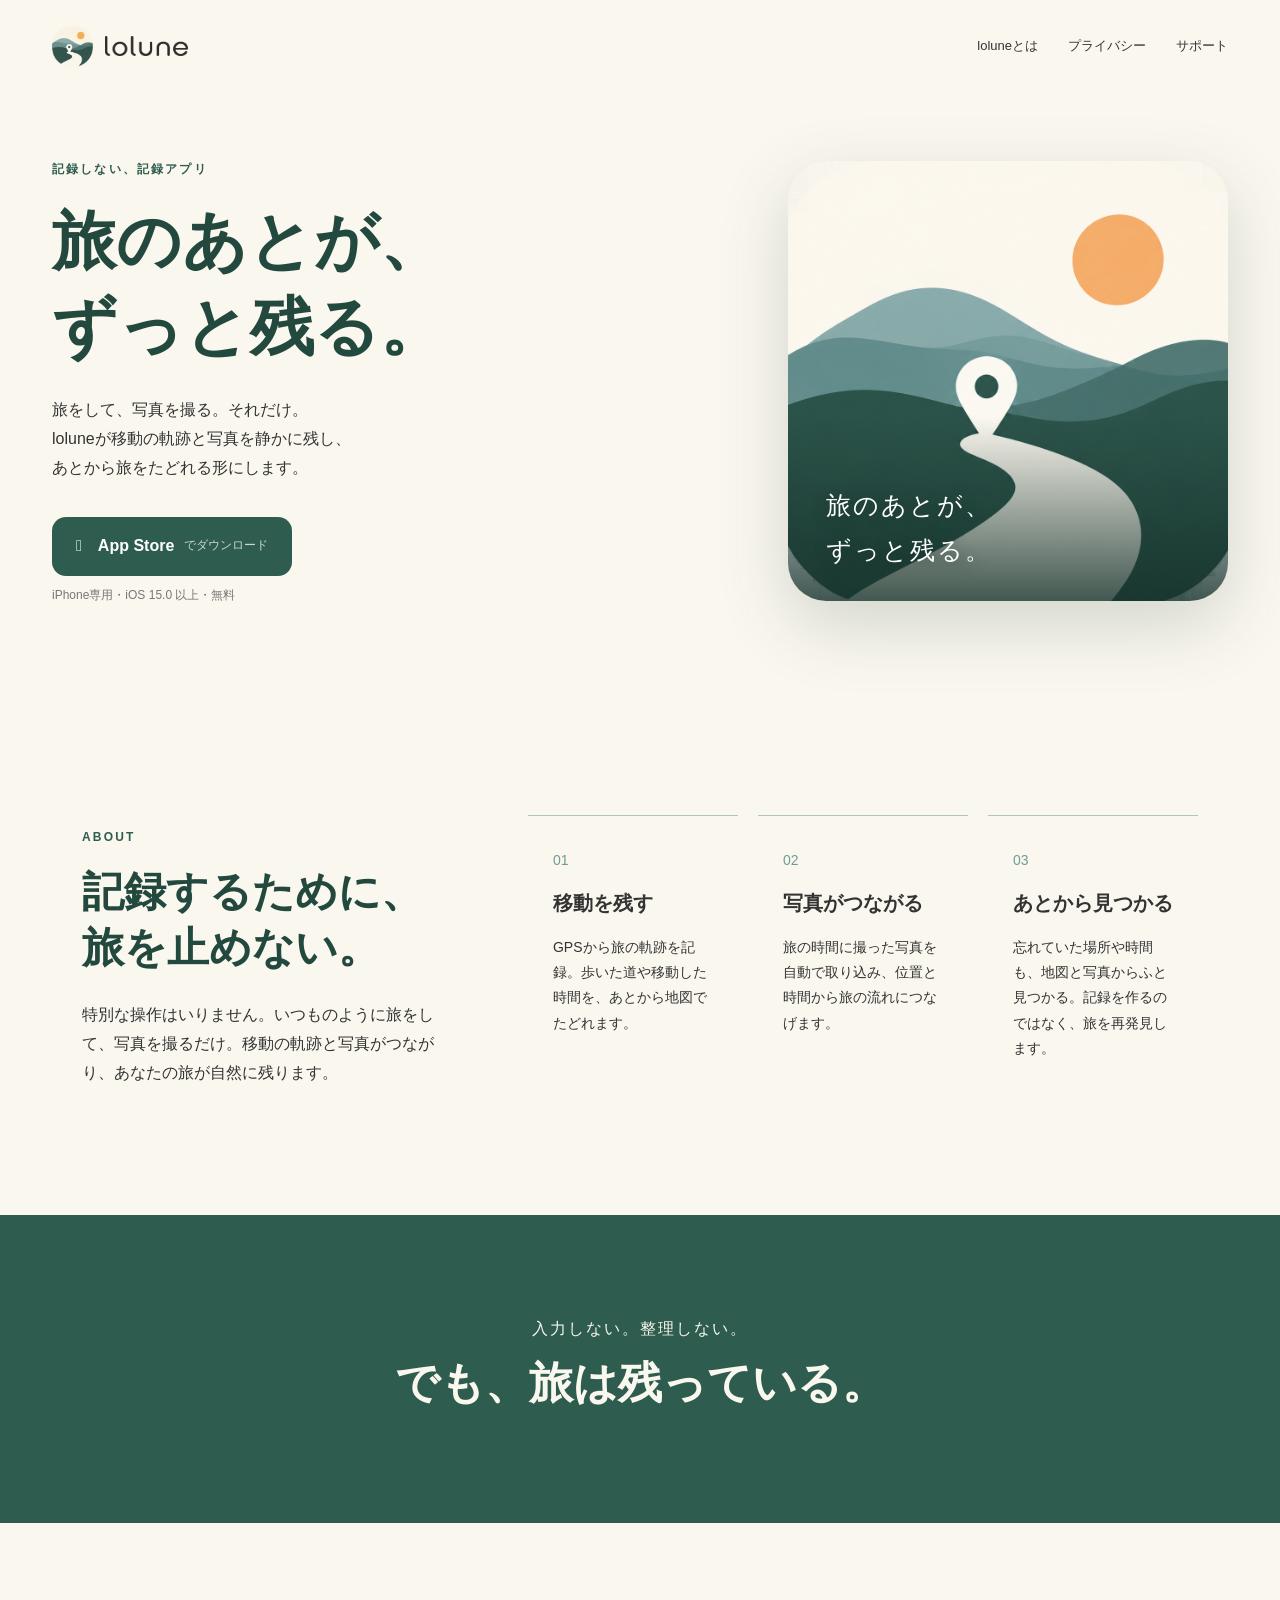
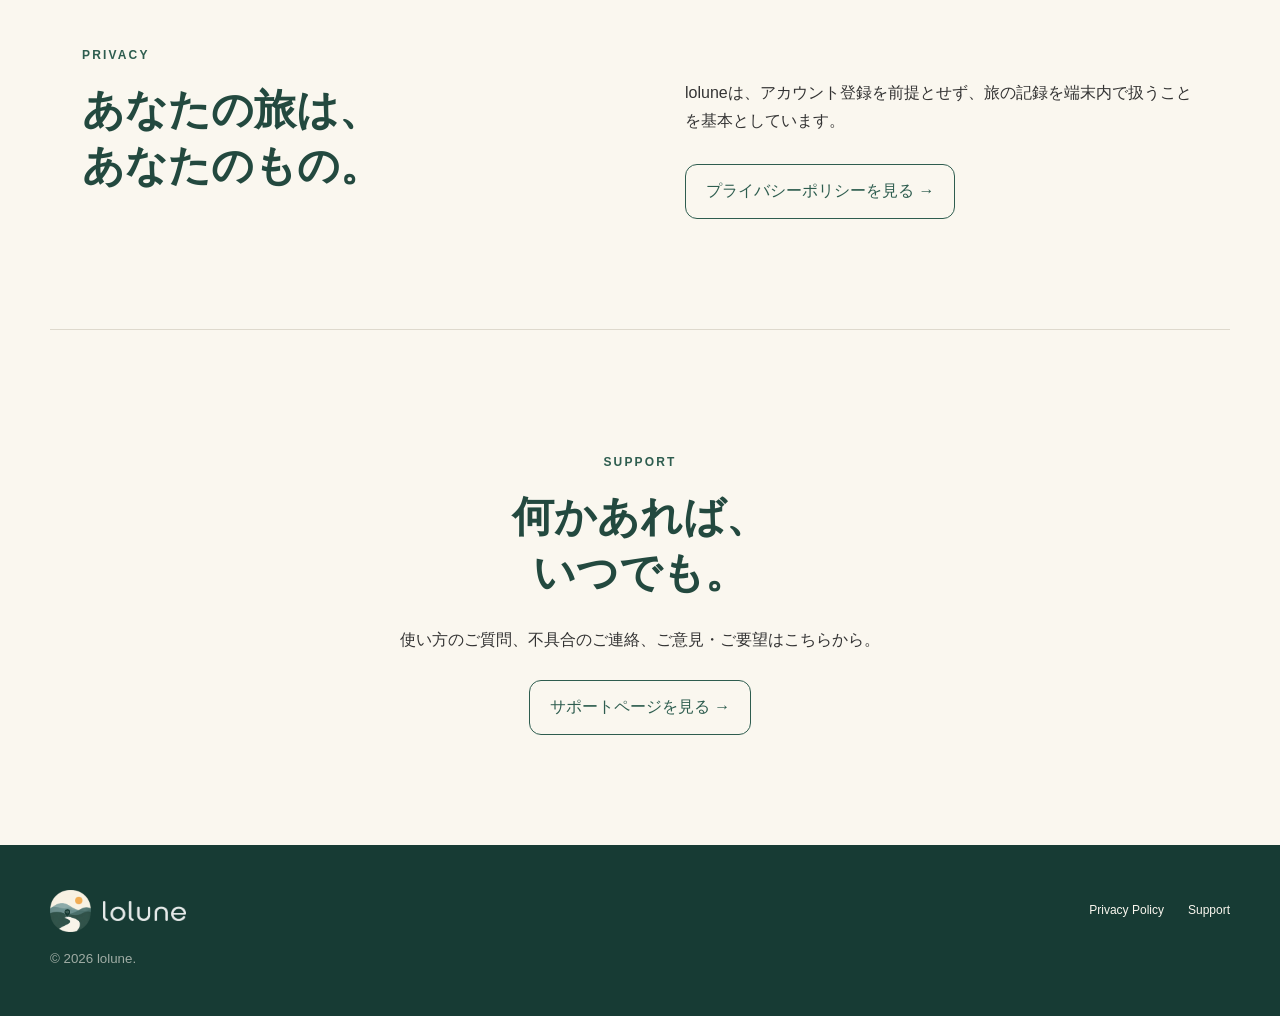
==== commit 37c19cc1: "feat: App Store のリンクを有効にする 2026-09-23 に公開された。Coming Soon で止めていたボタンを製品ページへ繋ぎ、 「iPhone向けに準備中」を対応と価格の表記" ====
--- a/index.html
+++ b/index.html
@@ -30,8 +30,8 @@
       <p class="eyebrow">記録しない、記録アプリ</p>
       <h1>旅のあとが、<br>ずっと残る。</h1>
       <p class="lead">旅をして、写真を撮る。それだけ。<br>loluneが移動の軌跡と写真を静かに残し、<br class="desktop">あとから旅をたどれる形にします。</p>
-      <a class="appstore disabled" href="#" aria-disabled="true">　App Store <span>Coming Soon</span></a>
-      <p class="note">iPhone向けに準備中</p>
+      <a class="appstore" href="https://apps.apple.com/jp/app/lolune/id6814073570">　App Store <span>でダウンロード</span></a>
+      <p class="note">iPhone専用・iOS 15.0 以上・無料</p>
     </div>
     <div class="hero-art">
       <img src="assets/hero.png" alt="道と山と太陽の上に、現在地のピンが立っているイラスト" width="1024" height="1024">
